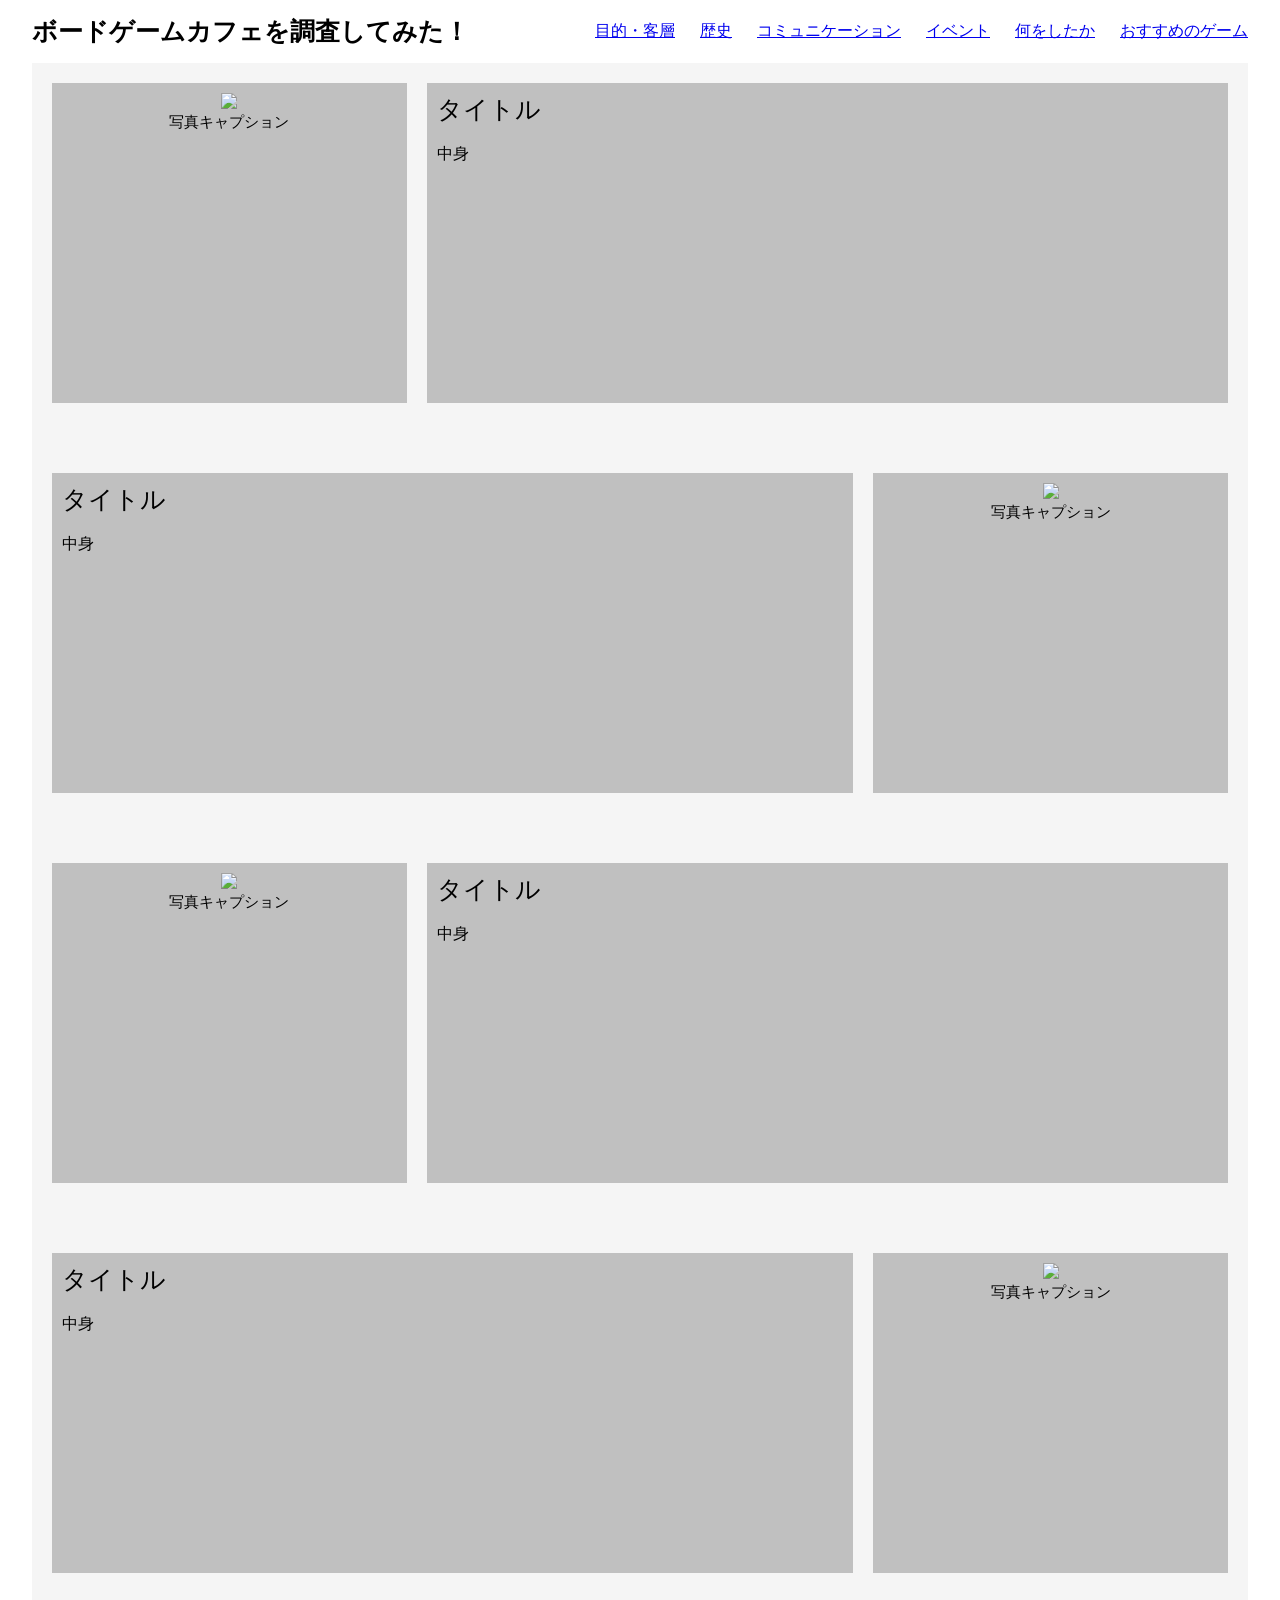
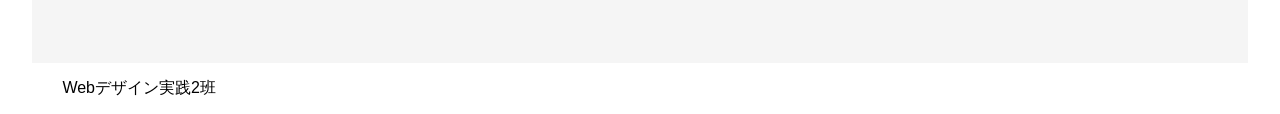
==== index.html @ e7542ff7 "ファイル名変更" ====
<!DOCTYPE html>
<html lang="ja">
<head>
	<meta charset="UTF-8">
    <link rel="stylesheet" href="style.css">
	<title>ボードゲームカフェを調査してみた！</title>
</head>

<body>
    <header>
        <font class="maintitle">ボードゲームカフェを調査してみた！</font>
        <div class="page_links">
            <a class="link_title" href="1_top_target.html">目的・客層</a>
            <a class="link_title" href="2_history.html">歴史</a>
            <a class="link_title" href="3_communication.html">コミュニケーション</a>
            <a aclass="link_title" href="4_event.html">イベント</a>
            <a class="link_title" href="5_nanioshita.html">何をしたか</a>
            <a class="link_title" href="6_game.html">おすすめのゲーム</a>
        </div>
    </header>

	<main>
        <div class="item" id="item1">
            <div class="photo_item">
                <img class="photo_image" src="img/"></img><br>
                <font class="photo_caption">写真キャプション</font>
            </div>
            <div class="text_item">
                <font class="text_subtitle">タイトル</font><br><br>
                <font class="text_nakami">中身</font>
            </div>
        </div>
        <div class="item" id="item2">
            <div class="text_item">
                <font class="text_subtitle">タイトル</font><br><br>
                <font class="text_nakami">中身</font>
            </div>
            <div class="photo_item">
                <img class="photo_image" src="img/"></img><br>
                <font class="photo_caption">写真キャプション</font>
            </div>
        </div>
        <div class="item" id="item3">
            <div class="photo_item">
                <img class="photo_image" src="img/"></img><br>
                <font class="photo_caption">写真キャプション</font>
            </div>
            <div class="text_item">
                <font class="text_subtitle">タイトル</font><br><br>
                <font class="text_nakami">中身</font>
            </div>
        </div>
        <div class="item" id="item4">
            <div class="text_item">
                <font class="text_subtitle">タイトル</font><br><br>
                <font class="text_nakami">中身</font>
            </div>
            <div class="photo_item">
                <img class="photo_image" src="img/"></img><br>
                <font class="photo_caption">写真キャプション</font>
            </div>
        </div>
	</main>

    <footer>
        <font>Webデザイン実践2班</font>
    </footer>

</body>
</html>
---- style.css ----
body {
    font-family: 'Hiragino Kaku Gothic Pro','ヒラギノ角ゴ Pro W3','メイリオ',Meiryo,'ＭＳ Ｐゴシック',sans-serif;
    width: 95%;
    margin: 0 auto;
}
 
header {
    display: flex;
    justify-content: space-between;
    align-items: center;
    width: 100%;
    margin: 0 auto;
    padding: 15px 0;
    position: sticky;
    top: 0;
    z-index: 100;
    background-color: rgba(255, 255, 255, 0.7);
}

.page_links {
    display: flex;
    justify-content: flex-end;
    gap: 25px;
}

footer {
    display: flex;
    width: 95%;
    margin: 0 auto;
    padding: 15px 0;
}

main {
    margin: 0 auto;
    background-color: #f5f5f5;
    padding: 20px;
    min-height: 1500px;
}

.maintitle {
    font-size: 25px;
    font-weight: bold;
}

.item {
    display: flex;
    justify-content: space-between;
    align-items: center;
    height: 25%;
    gap: 20px;
    padding-bottom: 70px;
}

.photo_item {
    width: 30%;
    justify-content: space-between;
    min-height: 300px;
    background-color: #C0C0C0;
    flex-direction: column;
    gap: 25px;
    text-align: center;
    padding: 10px;
}

.photo_caption {
    font-size: 15px;
}

.text_item {
    width: 70%;
    min-height: 300px;
    margin:0 ;
    padding: 10px;
    background-color: #C0C0C0;
}

.text_subtitle {
    font-size: 25px;
}
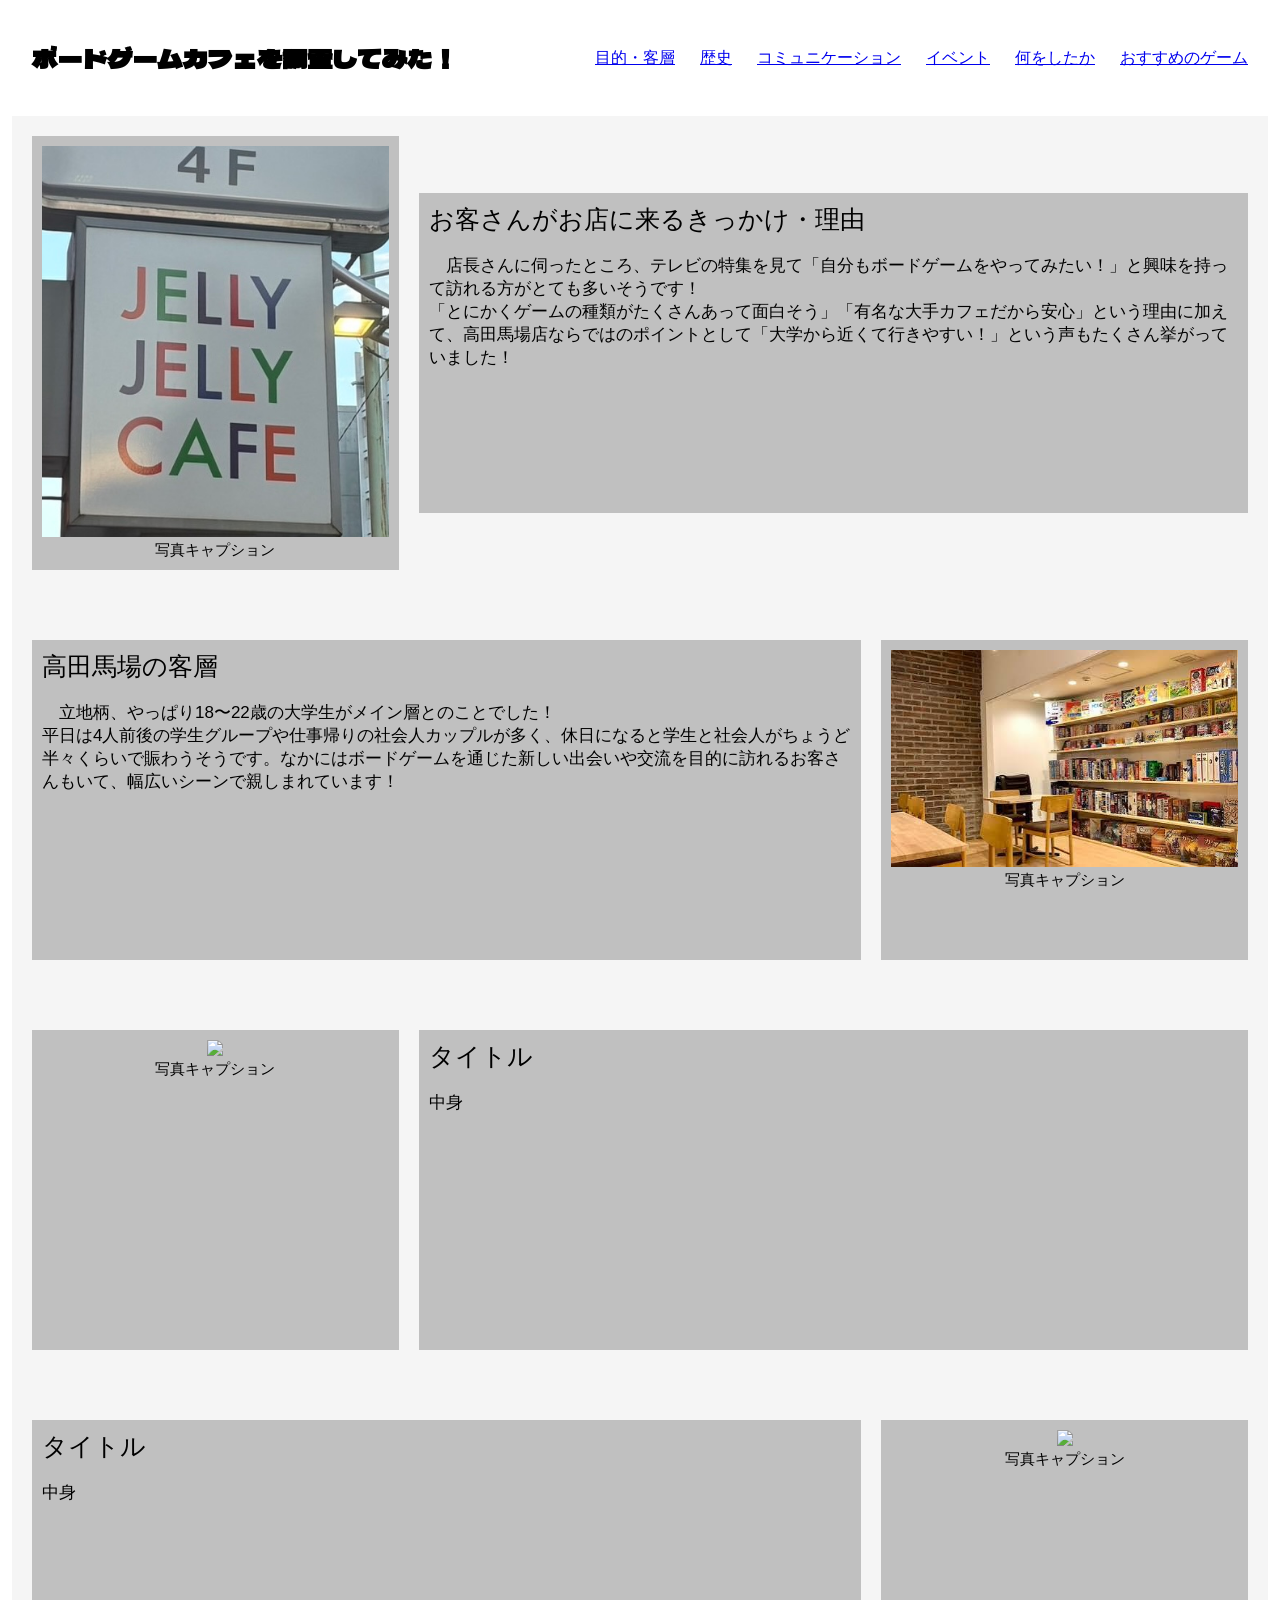
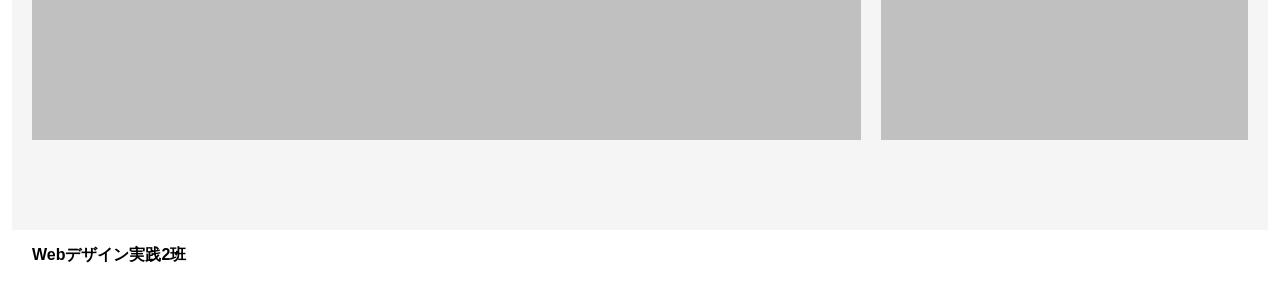
==== commit 090feed3: "改善1" ====
--- a/index.html
+++ b/index.html
@@ -3,40 +3,50 @@
 <head>
 	<meta charset="UTF-8">
     <link rel="stylesheet" href="style.css">
+    <link rel="preconnect" href="https://fonts.googleapis.com">
+	<link rel="preconnect" href="https://fonts.gstatic.com" crossorigin>
+	<link href="https://fonts.googleapis.com/css2?family=Dela+Gothic+One&display=swap" rel="stylesheet">
 	<title>ボードゲームカフェを調査してみた！</title>
 </head>
 
 <body>
     <header>
-        <font class="maintitle">ボードゲームカフェを調査してみた！</font>
-        <div class="page_links">
-            <a class="link_title" href="1_top_target.html">目的・客層</a>
-            <a class="link_title" href="2_history.html">歴史</a>
-            <a class="link_title" href="3_communication.html">コミュニケーション</a>
-            <a aclass="link_title" href="4_event.html">イベント</a>
-            <a class="link_title" href="5_nanioshita.html">何をしたか</a>
-            <a class="link_title" href="6_game.html">おすすめのゲーム</a>
+        <div class="header_container">
+            <font class="maintitle">ボードゲームカフェを調査してみた！</font>
+            <div class="page_links">
+                <a class="link_title" href="index.html">目的・客層</a>
+                <a class="link_title" href="2_history.html">歴史</a>
+                <a class="link_title" href="3_communication.html">コミュニケーション</a>
+                <a aclass="link_title" href="4_event.html">イベント</a>
+                <a class="link_title" href="5_nanioshita.html">何をしたか</a>
+                <a class="link_title" href="6_game.html">おすすめのゲーム</a>
+            </div>
         </div>
     </header>
 
+
+	<!--書き込むところ-->
 	<main>
+        <!--本調査の目的-->
         <div class="item" id="item1">
             <div class="photo_item">
-                <img class="photo_image" src="img/"></img><br>
-                <font class="photo_caption">写真キャプション</font>
+                <img class="photo_image" src="img/1_target/kanban.JPG"></img><br><!--写真のリンク　src=""の中身-->
+                <font class="photo_caption">写真キャプション</font> <!--写真の説明(必要なかったら消して大丈夫です！)-->
             </div>
             <div class="text_item">
-                <font class="text_subtitle">タイトル</font><br><br>
-                <font class="text_nakami">中身</font>
+                <font class="text_subtitle">お客さんがお店に来るきっかけ・理由</font><br><br> <!--タイトル-->
+                <font class="text_nakami">　店長さんに伺ったところ、テレビの特集を見て「自分もボードゲームをやってみたい！」と興味を持って訪れる方がとても多いそうです！<br>
+                    「とにかくゲームの種類がたくさんあって面白そう」「有名な大手カフェだから安心」という理由に加えて、高田馬場店ならではのポイントとして「大学から近くて行きやすい！」という声もたくさん挙がっていました！</font> <!--文章-->
             </div>
         </div>
         <div class="item" id="item2">
             <div class="text_item">
-                <font class="text_subtitle">タイトル</font><br><br>
-                <font class="text_nakami">中身</font>
+                <font class="text_subtitle">高田馬場の客層</font><br><br>
+                <font class="text_nakami">　立地柄、やっぱり18〜22歳の大学生がメイン層とのことでした！<br>
+                    平日は4人前後の学生グループや仕事帰りの社会人カップルが多く、休日になると学生と社会人がちょうど半々くらいで賑わうそうです。なかにはボードゲームを通じた新しい出会いや交流を目的に訪れるお客さんもいて、幅広いシーンで親しまれています！</font>
             </div>
             <div class="photo_item">
-                <img class="photo_image" src="img/"></img><br>
+                <img class="photo_image" src="img/1_target/tennai.jpeg"></img><br>
                 <font class="photo_caption">写真キャプション</font>
             </div>
         </div>
@@ -61,6 +71,7 @@
             </div>
         </div>
 	</main>
+     <!--書き込むところ　ここまで！-->
 
     <footer>
         <font>Webデザイン実践2班</font>
--- a/style.css
+++ b/style.css
@@ -1,20 +1,25 @@
 body {
     font-family: 'Hiragino Kaku Gothic Pro','ヒラギノ角ゴ Pro W3','メイリオ',Meiryo,'ＭＳ Ｐゴシック',sans-serif;
-    width: 95%;
+    width: 100%;
     margin: 0 auto;
 }
  
 header {
-    display: flex;
-    justify-content: space-between;
-    align-items: center;
     width: 100%;
-    margin: 0 auto;
-    padding: 15px 0;
+    margin: 25px auto;
     position: sticky;
     top: 0;
     z-index: 100;
     background-color: rgba(255, 255, 255, 0.7);
+}
+
+.header_container {
+    width: 95%;
+    margin: 0 auto;
+    padding: 15px 0;
+    display: flex;
+    justify-content: space-between;
+    align-items: center;
 }
 
 .page_links {
@@ -25,19 +30,23 @@
 
 footer {
     display: flex;
+    margin: 25px auto;
     width: 95%;
     margin: 0 auto;
     padding: 15px 0;
+    font-weight: bold;
 }
 
 main {
     margin: 0 auto;
+    width:95%;
     background-color: #f5f5f5;
     padding: 20px;
     min-height: 1500px;
 }
 
 .maintitle {
+    font-family: 'Dela Gothic One', sans-serif;
     font-size: 25px;
     font-weight: bold;
 }
@@ -62,6 +71,10 @@
     padding: 10px;
 }
 
+.photo_image {
+    width: 100%;
+}
+
 .photo_caption {
     font-size: 15px;
 }
@@ -76,4 +89,15 @@
 
 .text_subtitle {
     font-size: 25px;
+}
+
+.text_nakami {
+    font-size: 17px;
+}
+
+#game6_main {
+    display: flex;
+    justify-content: center;
+    align-items: center;
+    text-align: center;
 }
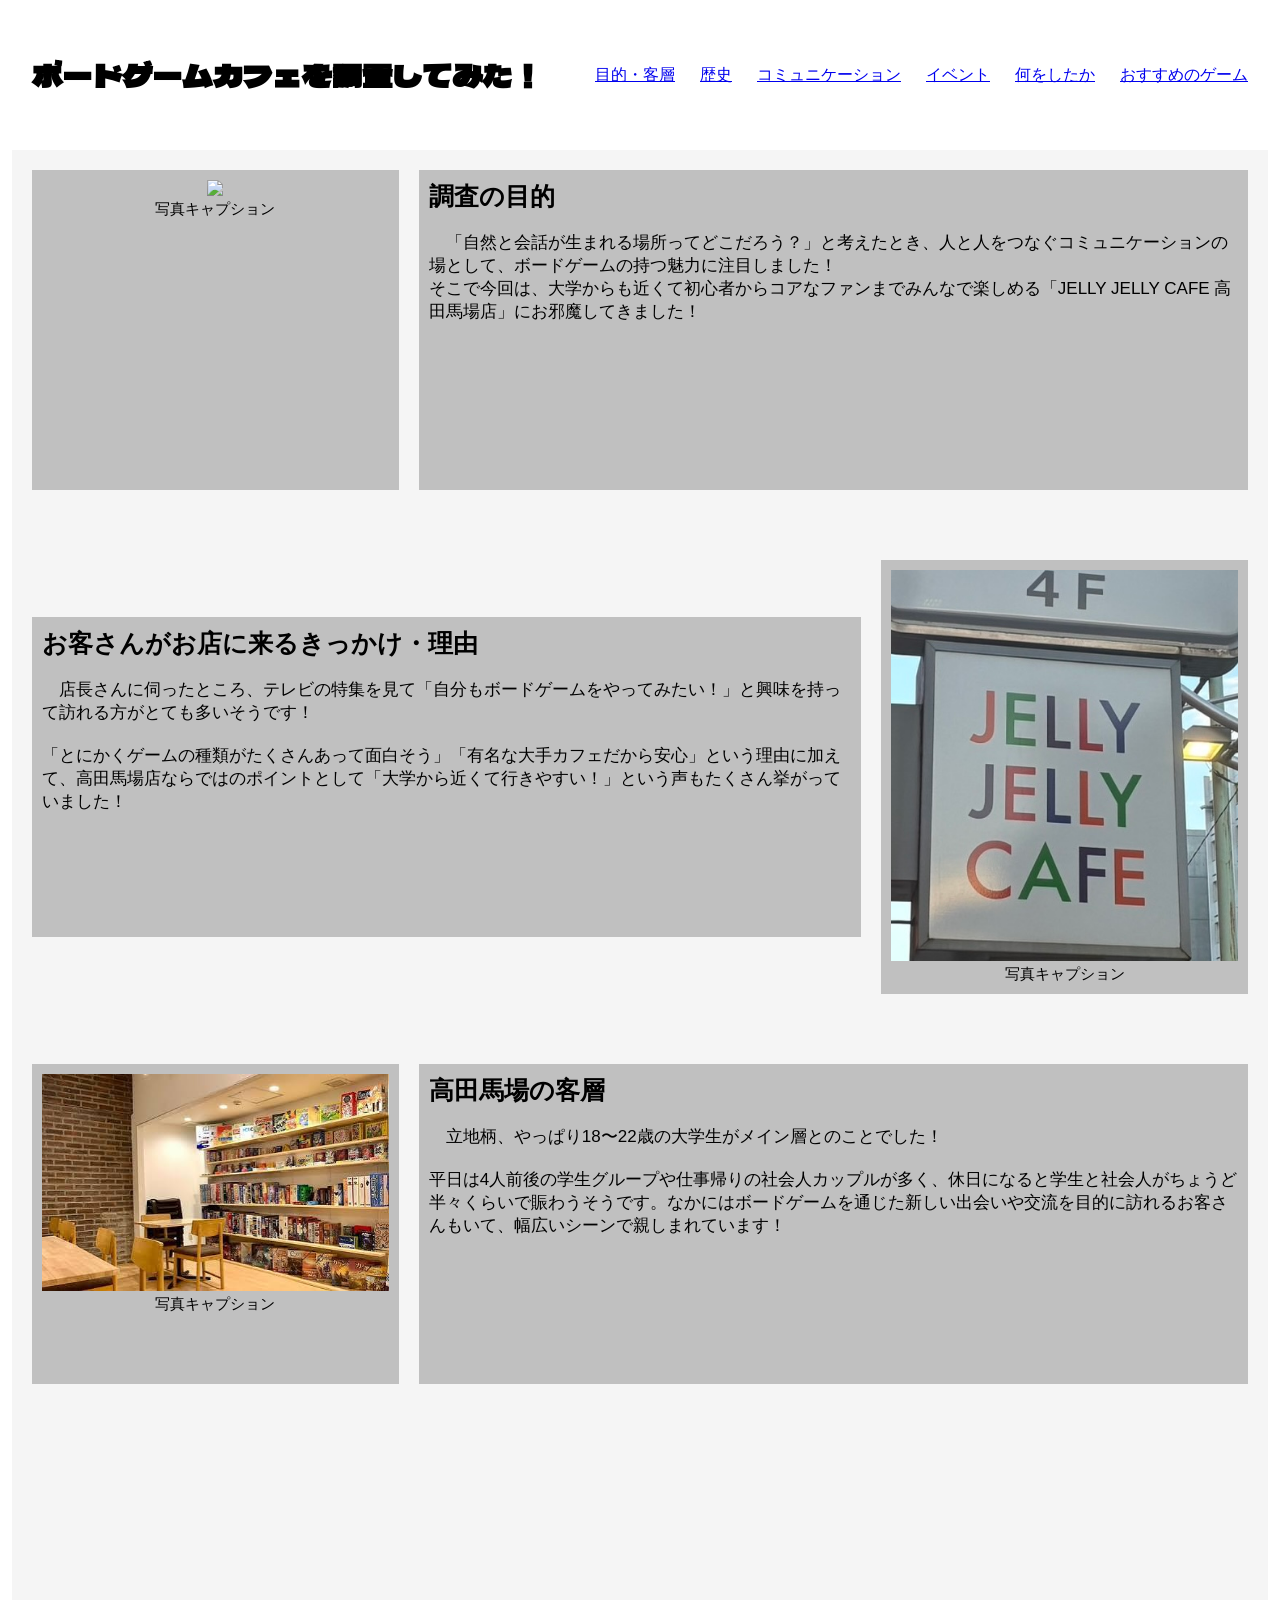
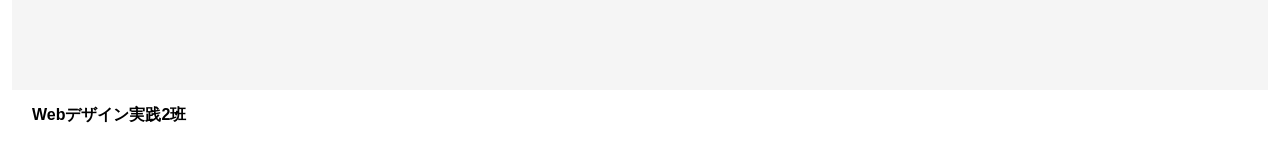
==== commit cdf6fd42: "改善2" ====
--- a/index.html
+++ b/index.html
@@ -30,48 +30,39 @@
         <!--本調査の目的-->
         <div class="item" id="item1">
             <div class="photo_item">
-                <img class="photo_image" src="img/1_target/kanban.JPG"></img><br><!--写真のリンク　src=""の中身-->
-                <font class="photo_caption">写真キャプション</font> <!--写真の説明(必要なかったら消して大丈夫です！)-->
+                <img class="photo_image" src="img/"></img><br>
+                <font class="photo_caption">写真キャプション</font>
             </div>
             <div class="text_item">
-                <font class="text_subtitle">お客さんがお店に来るきっかけ・理由</font><br><br> <!--タイトル-->
-                <font class="text_nakami">　店長さんに伺ったところ、テレビの特集を見て「自分もボードゲームをやってみたい！」と興味を持って訪れる方がとても多いそうです！<br>
-                    「とにかくゲームの種類がたくさんあって面白そう」「有名な大手カフェだから安心」という理由に加えて、高田馬場店ならではのポイントとして「大学から近くて行きやすい！」という声もたくさん挙がっていました！</font> <!--文章-->
+                <font class="text_subtitle">調査の目的</font><br><br>
+                <font class="text_nakami">　「自然と会話が生まれる場所ってどこだろう？」と考えたとき、人と人をつなぐコミュニケーションの場として、ボードゲームの持つ魅力に注目しました！<br>
+                    そこで今回は、大学からも近くて初心者からコアなファンまでみんなで楽しめる「JELLY JELLY CAFE 高田馬場店」にお邪魔してきました！</font>
             </div>
         </div>
         <div class="item" id="item2">
             <div class="text_item">
-                <font class="text_subtitle">高田馬場の客層</font><br><br>
-                <font class="text_nakami">　立地柄、やっぱり18〜22歳の大学生がメイン層とのことでした！<br>
-                    平日は4人前後の学生グループや仕事帰りの社会人カップルが多く、休日になると学生と社会人がちょうど半々くらいで賑わうそうです。なかにはボードゲームを通じた新しい出会いや交流を目的に訪れるお客さんもいて、幅広いシーンで親しまれています！</font>
+                <font class="text_subtitle">お客さんがお店に来るきっかけ・理由</font><br><br>
+                <font class="text_nakami">　店長さんに伺ったところ、テレビの特集を見て「自分もボードゲームをやってみたい！」と興味を持って訪れる方がとても多いそうです！<br><br>
+                    「とにかくゲームの種類がたくさんあって面白そう」「有名な大手カフェだから安心」という理由に加えて、高田馬場店ならではのポイントとして「大学から近くて行きやすい！」という声もたくさん挙がっていました！</font>
             </div>
             <div class="photo_item">
-                <img class="photo_image" src="img/1_target/tennai.jpeg"></img><br>
+                <img class="photo_image" src="img/1_target/kanban.JPG"></img><br>
                 <font class="photo_caption">写真キャプション</font>
             </div>
         </div>
         <div class="item" id="item3">
             <div class="photo_item">
-                <img class="photo_image" src="img/"></img><br>
+                <img class="photo_image" src="img/1_target/tennai.jpeg"></img><br>
                 <font class="photo_caption">写真キャプション</font>
             </div>
             <div class="text_item">
-                <font class="text_subtitle">タイトル</font><br><br>
-                <font class="text_nakami">中身</font>
+                <font class="text_subtitle">高田馬場の客層</font><br><br>
+                <font class="text_nakami">　立地柄、やっぱり18〜22歳の大学生がメイン層とのことでした！<br><br>
+                    平日は4人前後の学生グループや仕事帰りの社会人カップルが多く、休日になると学生と社会人がちょうど半々くらいで賑わうそうです。なかにはボードゲームを通じた新しい出会いや交流を目的に訪れるお客さんもいて、幅広いシーンで親しまれています！</font>
             </div>
         </div>
-        <div class="item" id="item4">
-            <div class="text_item">
-                <font class="text_subtitle">タイトル</font><br><br>
-                <font class="text_nakami">中身</font>
-            </div>
-            <div class="photo_item">
-                <img class="photo_image" src="img/"></img><br>
-                <font class="photo_caption">写真キャプション</font>
-            </div>
-        </div>
-	</main>
      <!--書き込むところ　ここまで！-->
+    </main>
 
     <footer>
         <font>Webデザイン実践2班</font>
--- a/style.css
+++ b/style.css
@@ -6,7 +6,8 @@
  
 header {
     width: 100%;
-    margin: 25px auto;
+    margin: 0 auto;
+    padding: 3px 0;
     position: sticky;
     top: 0;
     z-index: 100;
@@ -16,7 +17,7 @@
 .header_container {
     width: 95%;
     margin: 0 auto;
-    padding: 15px 0;
+    padding: 50px 10px;
     display: flex;
     justify-content: space-between;
     align-items: center;
@@ -47,7 +48,7 @@
 
 .maintitle {
     font-family: 'Dela Gothic One', sans-serif;
-    font-size: 25px;
+    font-size: 30px;
     font-weight: bold;
 }
 
@@ -89,6 +90,7 @@
 
 .text_subtitle {
     font-size: 25px;
+    font-weight: bold;
 }
 
 .text_nakami {
@@ -100,4 +102,26 @@
     justify-content: center;
     align-items: center;
     text-align: center;
+}
+
+.dot-left, .dot-right {
+    position: fixed;
+    top: 0;
+    width: 50%;
+    height: 100vh;
+    background-color: #FFF8E8;
+    background-image: 
+        radial-gradient(circle, #DFA7A7 4px, transparent 5px),
+        radial-gradient(circle, #DFA7A7 4px, transparent 5px);
+    background-size: 40px 40px;
+    background-position: 0 0, 20px 20px;
+    z-index: -1;
+}
+
+.dot-left {
+    left: 0;
+}
+
+.dot-right {
+    right: 0;
 }
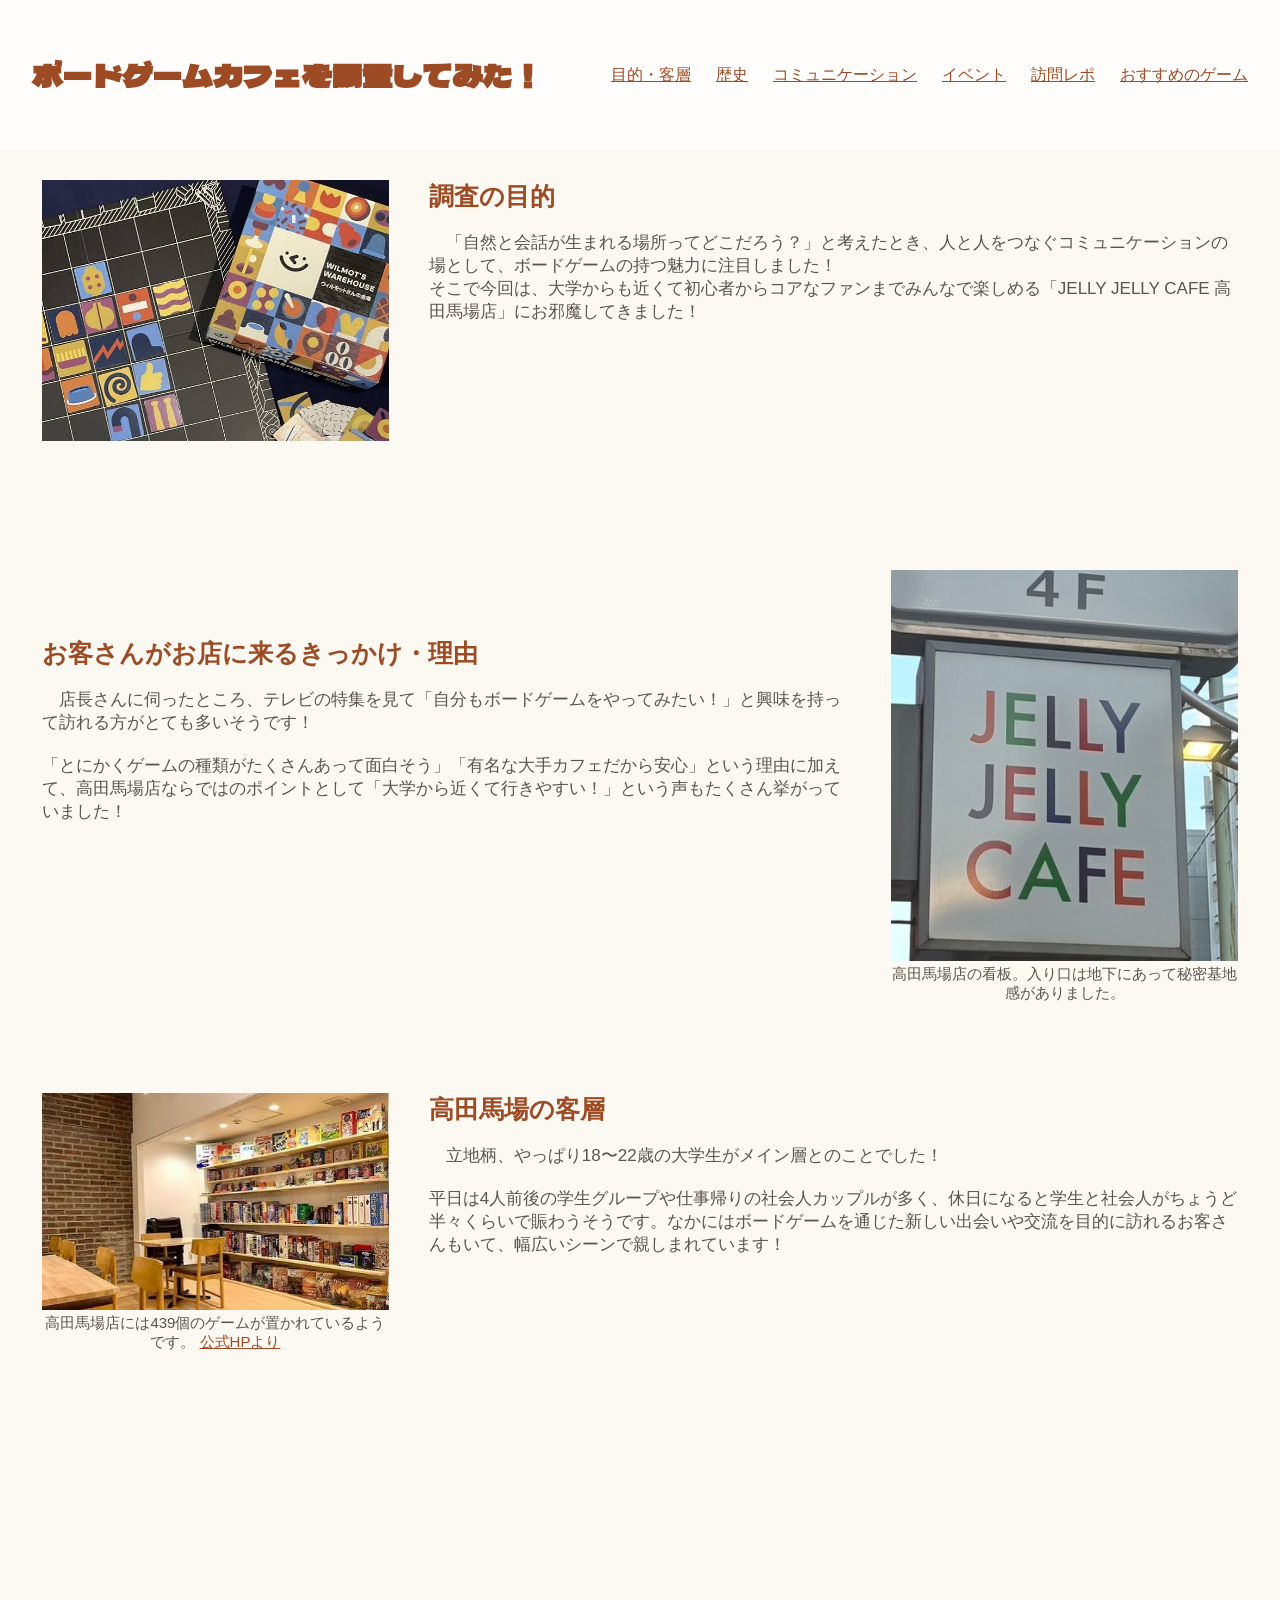
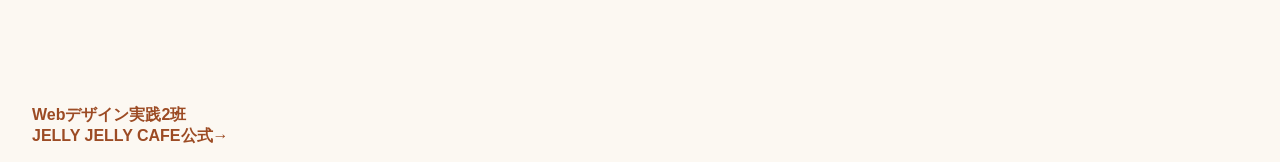
==== commit 3650a53d: "装飾した" ====
--- a/index.html
+++ b/index.html
@@ -18,7 +18,7 @@
                 <a class="link_title" href="2_history.html">歴史</a>
                 <a class="link_title" href="3_communication.html">コミュニケーション</a>
                 <a aclass="link_title" href="4_event.html">イベント</a>
-                <a class="link_title" href="5_nanioshita.html">何をしたか</a>
+                <a class="link_title" href="5_nanioshita.html">訪問レポ</a>
                 <a class="link_title" href="6_game.html">おすすめのゲーム</a>
             </div>
         </div>
@@ -30,8 +30,7 @@
         <!--本調査の目的-->
         <div class="item" id="item1">
             <div class="photo_item">
-                <img class="photo_image" src="img/"></img><br>
-                <font class="photo_caption">写真キャプション</font>
+                <img class="photo_image" src="img/1_target/target.jpeg"></img><br>
             </div>
             <div class="text_item">
                 <font class="text_subtitle">調査の目的</font><br><br>
@@ -47,13 +46,15 @@
             </div>
             <div class="photo_item">
                 <img class="photo_image" src="img/1_target/kanban.JPG"></img><br>
-                <font class="photo_caption">写真キャプション</font>
+                <font class="photo_caption">高田馬場店の看板。入り口は地下にあって秘密基地感がありました。</font>
             </div>
         </div>
         <div class="item" id="item3">
             <div class="photo_item">
                 <img class="photo_image" src="img/1_target/tennai.jpeg"></img><br>
-                <font class="photo_caption">写真キャプション</font>
+                <font class="photo_caption">高田馬場店には439個のゲームが置かれているようです。
+                    <a class="link_title" href="https://jellyjellycafe.com/games">公式HPより</a>
+                </font>
             </div>
             <div class="text_item">
                 <font class="text_subtitle">高田馬場の客層</font><br><br>
@@ -65,7 +66,13 @@
     </main>
 
     <footer>
-        <font>Webデザイン実践2班</font>
+        <div class="footer_container">
+            <font>Webデザイン実践2班</font>
+            <div class="SNSs">
+                <font>JELLY JELLY CAFE公式→</font>
+                <a href="https://jellyjellycafe.com/about">
+            </div>
+        </div>
     </footer>
 
 </body>
--- a/style.css
+++ b/style.css
@@ -2,6 +2,8 @@
     font-family: 'Hiragino Kaku Gothic Pro','ヒラギノ角ゴ Pro W3','メイリオ',Meiryo,'ＭＳ Ｐゴシック',sans-serif;
     width: 100%;
     margin: 0 auto;
+    background-color: #FCF8F2;
+    color: #5C544D;
 }
  
 header {
@@ -36,12 +38,13 @@
     margin: 0 auto;
     padding: 15px 0;
     font-weight: bold;
+    color: #9C4B24;
 }
 
 main {
     margin: 0 auto;
     width:95%;
-    background-color: #f5f5f5;
+    background-color: transparent;
     padding: 20px;
     min-height: 1500px;
 }
@@ -50,6 +53,7 @@
     font-family: 'Dela Gothic One', sans-serif;
     font-size: 30px;
     font-weight: bold;
+    color: #9C4B24;
 }
 
 .item {
@@ -65,7 +69,7 @@
     width: 30%;
     justify-content: space-between;
     min-height: 300px;
-    background-color: #C0C0C0;
+    background-color: transparent;
     flex-direction: column;
     gap: 25px;
     text-align: center;
@@ -85,12 +89,13 @@
     min-height: 300px;
     margin:0 ;
     padding: 10px;
-    background-color: #C0C0C0;
+    background-color: transparent;
 }
 
 .text_subtitle {
     font-size: 25px;
     font-weight: bold;
+    color: #9C4B24;
 }
 
 .text_nakami {
@@ -124,4 +129,8 @@
 
 .dot-right {
     right: 0;
+}
+
+.page_links a, a {
+    color: #9C4B24;
 }
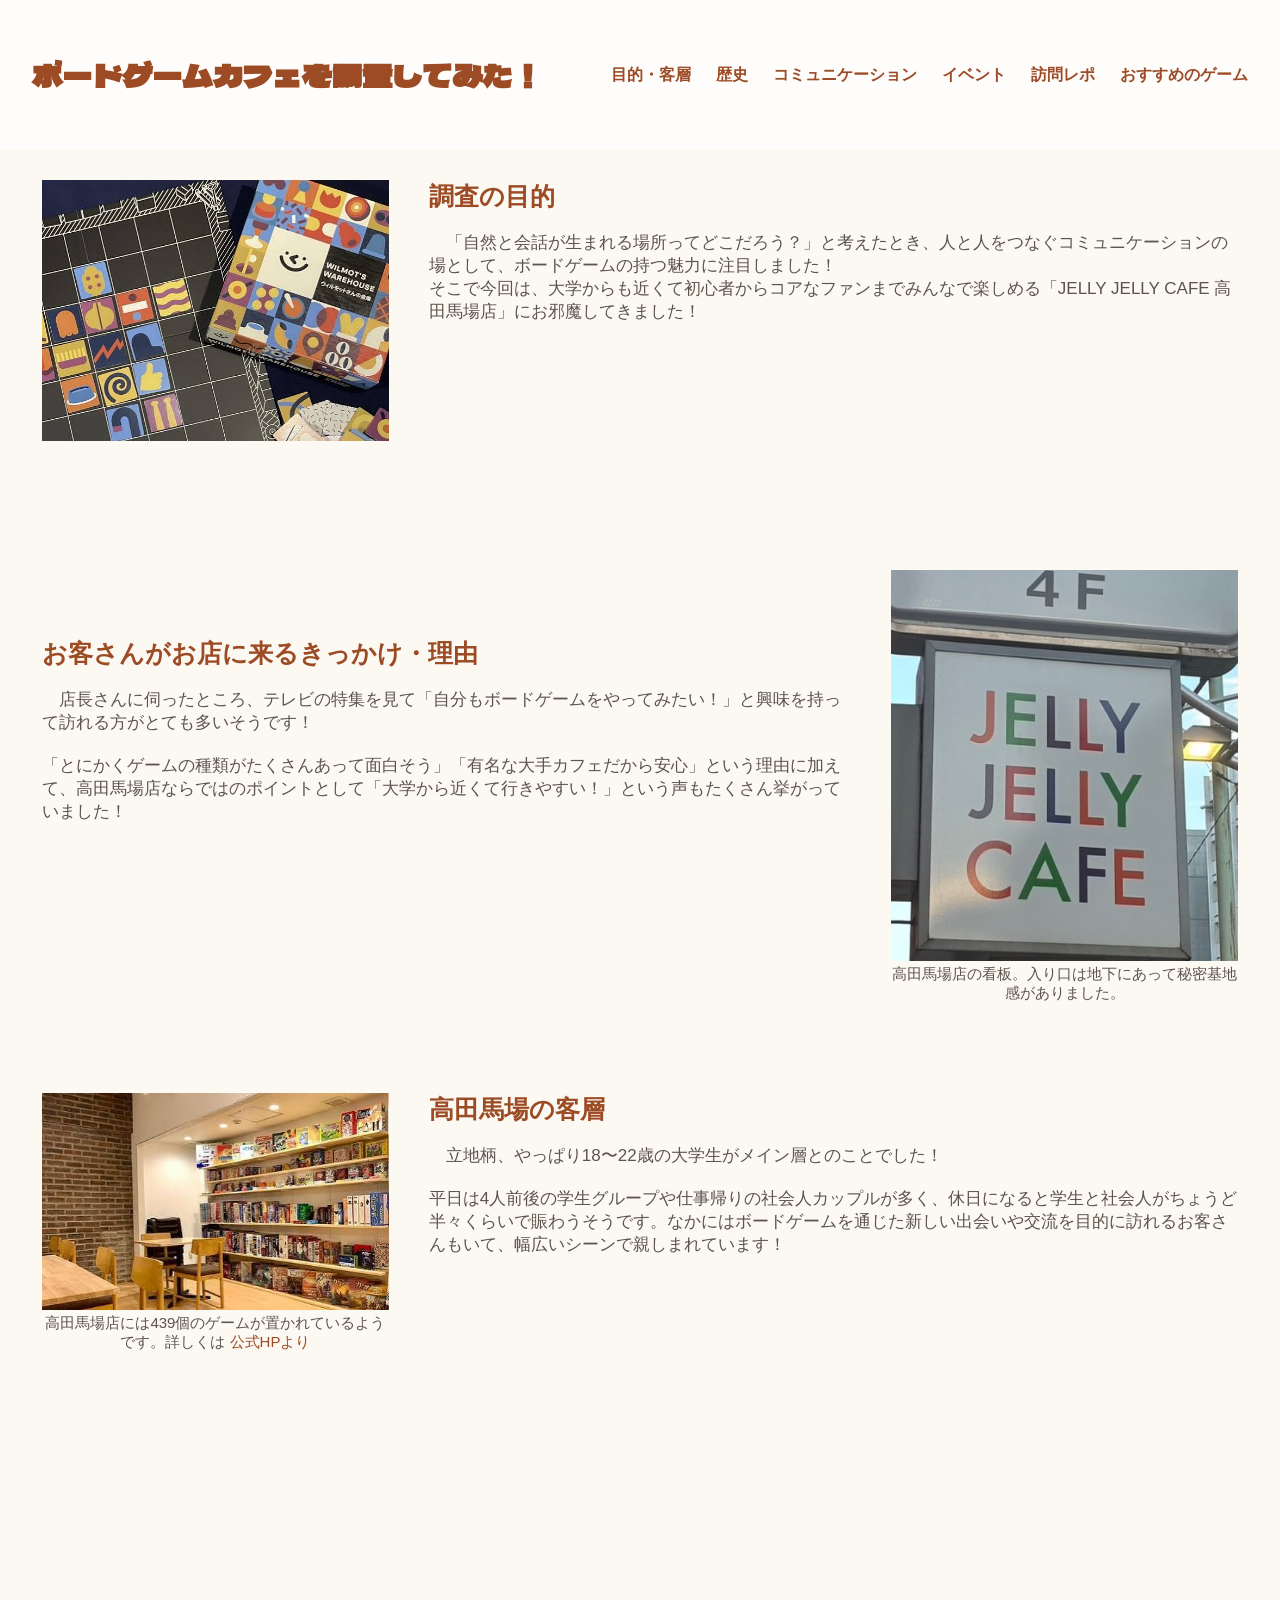
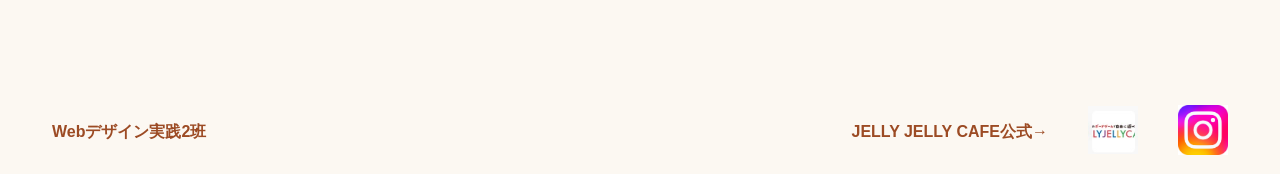
==== commit cd63cffb: "完成" ====
--- a/index.html
+++ b/index.html
@@ -6,6 +6,7 @@
     <link rel="preconnect" href="https://fonts.googleapis.com">
 	<link rel="preconnect" href="https://fonts.gstatic.com" crossorigin>
 	<link href="https://fonts.googleapis.com/css2?family=Dela+Gothic+One&display=swap" rel="stylesheet">
+    <link rel="icon" href="img/1_target/target.jpeg">
 	<title>ボードゲームカフェを調査してみた！</title>
 </head>
 
@@ -17,7 +18,7 @@
                 <a class="link_title" href="index.html">目的・客層</a>
                 <a class="link_title" href="2_history.html">歴史</a>
                 <a class="link_title" href="3_communication.html">コミュニケーション</a>
-                <a aclass="link_title" href="4_event.html">イベント</a>
+                <a class="link_title" href="4_event.html">イベント</a>
                 <a class="link_title" href="5_nanioshita.html">訪問レポ</a>
                 <a class="link_title" href="6_game.html">おすすめのゲーム</a>
             </div>
@@ -52,7 +53,7 @@
         <div class="item" id="item3">
             <div class="photo_item">
                 <img class="photo_image" src="img/1_target/tennai.jpeg"></img><br>
-                <font class="photo_caption">高田馬場店には439個のゲームが置かれているようです。
+                <font class="photo_caption">高田馬場店には439個のゲームが置かれているようです。詳しくは
                     <a class="link_title" href="https://jellyjellycafe.com/games">公式HPより</a>
                 </font>
             </div>
@@ -68,9 +69,12 @@
     <footer>
         <div class="footer_container">
             <font>Webデザイン実践2班</font>
-            <div class="SNSs">
+            <div class="sns">
                 <font>JELLY JELLY CAFE公式→</font>
                 <a href="https://jellyjellycafe.com/about">
+                    <img class="link_icon" src="img/1_target/koshiki_logo.jpg"></a>
+                <a  href="https://www.instagram.com/jelly2cafe_baba/?utm_source=ig_web_button_share_sheet">
+                    <img class="link_icon" src="img/1_target/instagram.jpeg"></a>
             </div>
         </div>
     </footer>
--- a/style.css
+++ b/style.css
@@ -29,6 +29,30 @@
     display: flex;
     justify-content: flex-end;
     gap: 25px;
+    font-weight: bold;
+}
+
+.link_title {
+    text-decoration: none;
+    position: relative;
+}
+
+.link_title::after {
+    content: "";
+    position: absolute;
+    left: 0;
+    bottom: -5px;
+    width: 100%;
+    height: 2px;
+    background-color: #9C4B24;
+    
+    transform: scaleX(0);
+    transform-origin: left;
+    transition: transform 0.3s ease;
+}
+
+.link_title:hover::after {
+    transform: scaleX(1);
 }
 
 footer {
@@ -39,6 +63,25 @@
     padding: 15px 0;
     font-weight: bold;
     color: #9C4B24;
+}
+
+.footer_container {
+    width: 100%;
+    padding: 0 20px; 
+    display: flex;
+    justify-content: space-between;
+    align-items: center;
+}
+
+.sns {
+    display: flex;
+    align-items: center;
+    gap: 40px
+}
+
+.link_icon {
+    width: 50px;
+    height: auto;
 }
 
 main {
@@ -133,4 +176,61 @@
 
 .page_links a, a {
     color: #9C4B24;
+}
+
+/* --- 6_game.html 用の追加スタイル --- */
+.game6_container {
+    position: relative;
+    flex-direction: column; 
+    gap: 20px; 
+    z-index: 1; 
+}
+
+.game6_container font {
+    font-family: 'Hiragino Kaku Gothic Pro','ヒラギノ角ゴ Pro W3','メイリオ',Meiryo,'ＭＳ Ｐゴシック',sans-serif;
+    font-size: 20px;
+}
+
+.game6_container::before {
+    content: "";
+    position: absolute;
+    top: 0;
+    left: 0;
+    width: 100%;
+    height: 100%;
+    background-image: url('img/6_game/haikei.png');
+    background-size: cover;
+    background-position: center;
+    background-repeat: no-repeat;
+    opacity: 0.3;
+    z-index: -1;
+}
+
+.game_text {
+    font-size: 17px;
+    color: #5C544D; 
+    line-height: 1.8; 
+    margin: 10px 0;
+}
+
+/* --- テーブル --- */
+
+table {
+    border-collapse: collapse; 
+    background-color: #FFFFFF;
+    margin: 0 auto; 
+    width: 80%;
+    color: #5C544D; 
+}
+
+th, td {
+    border: 1px solid #C4B5A5;
+    padding: 15px;
+    text-align: center;
+}
+
+th {
+    background-color: #F2E8D8; 
+    color: #9C4B24;
+    font-weight: bold;
 }
